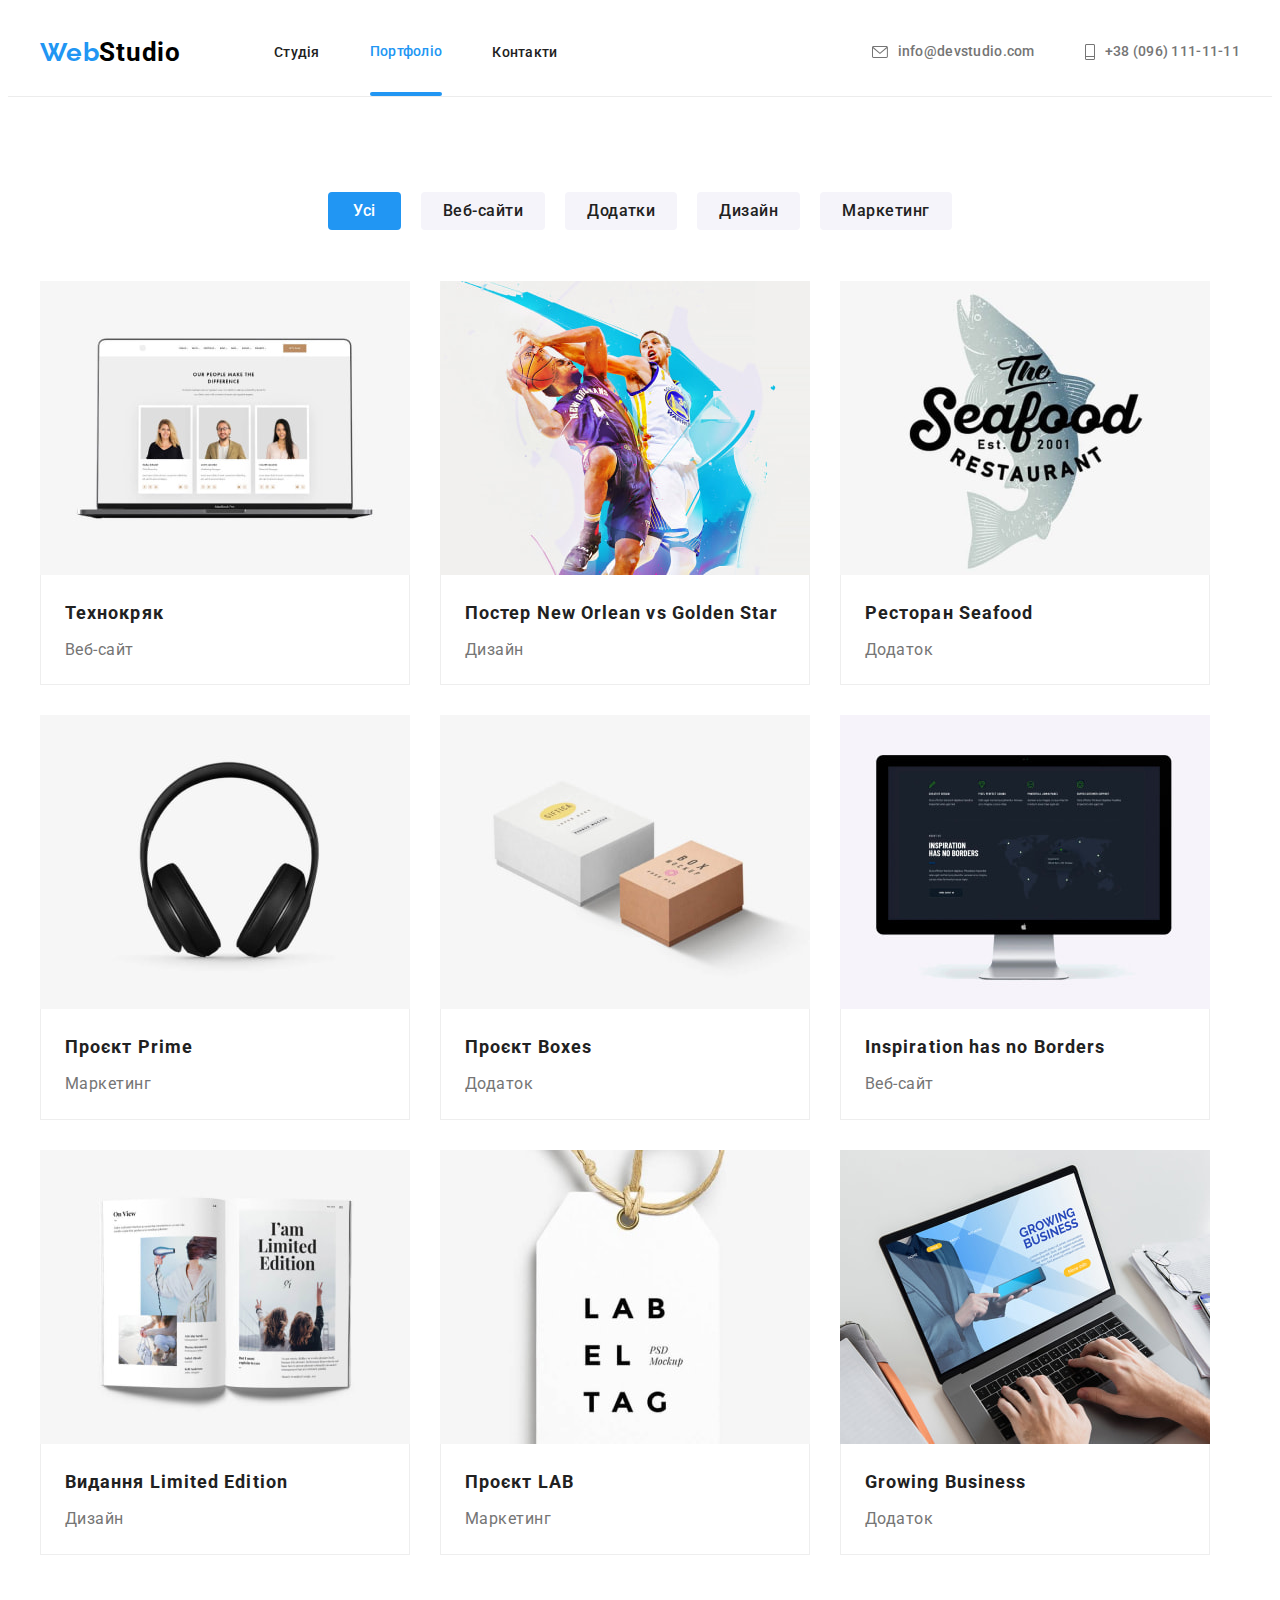
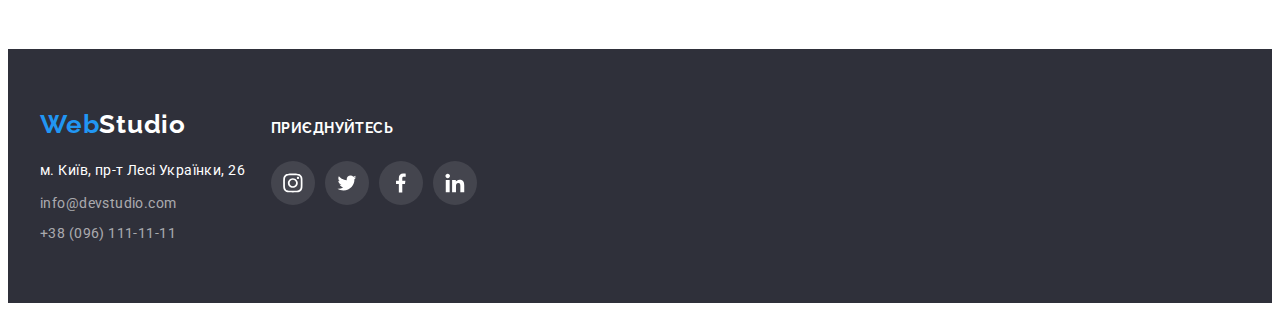
==== portfolio.html @ 8414dc39 "Initial commit" ====
<!DOCTYPE html>
<html lang="uk">
  <head>
    <meta charset="UTF-8" />
    <meta name="viewport" content="width=device-width, initial-scale=1.0" />
    <title>Portfolio</title>
    <!-- Fonts -->
    <link rel="preconnect" href="https://fonts.googleapis.com" />
    <link rel="preconnect" href="https://fonts.gstatic.com" crossorigin />

    <link
      href="https://fonts.googleapis.com/css2?family=Raleway:wght@700&family=Roboto:wght@400;500;700;900&display=swap"
      rel="stylesheet"
    />
    <!-- Modern normalize -->
    <link
      rel="stylesheet"
      href="https://cdnjs.cloudflare.com/ajax/libs/modern-normalize/2.0.0/modern-normalize.min.css"
      integrity="sha512-4xo8blKMVCiXpTaLzQSLSw3KFOVPWhm/TRtuPVc4WG6kUgjH6J03IBuG7JZPkcWMxJ5huwaBpOpnwYElP/m6wg=="
      crossorigin="anonymous"
      referrerpolicy="no-referrer"
    />
    
    <link rel="stylesheet" href="./css/styles.css" />

  </head>
  <body>
    <header class="header">
<div class="container header-container">
       <a class="portfolio-logo" href="./index.html"
          ><span class="logo-accent">Web</span>Studio</a
        >

      <nav class="navigation">
     
        <ul class="portfolio-links-list list">
          <li class="portfolio-nav-link">
            <a class="portfolio-header-link" href="./index.html">Студія</a></li>
          <li class="portfolio-nav-link">
            <a class="portfolio-header-link-accent" href="./portfolio.html"
              >Портфоліо</a
            >
          </li>
          <li class="portfolio-nav-link">
            <a class="portfolio-header-link " href="#">Контакти</a></li>
        </ul>
      </nav>

      <ul class="header-list-contact">
        <li  class="group-link">
    
          <a class="header-link-mail header-link " href="mailto:info@devstudio.com"
          target="_blank"
          rel="noopener no-referrer"
          aria-label="іконка mail">

<svg class="header-icon icon-group" width="16"  height="12">
  <use href="./images/sprite2.svg#icon-e-mail"></use>
</svg>
            info@devstudio.com</a>
   
        </li>


        <li class="group-link">
    
          <a class="header-link-phone header-link " href="tel:+380961111111"
          target="_blank"
          rel="noopener no-referrer"
          aria-label="іконка phone">
          <svg class="header-icon icon-group" width="10" height="16">
            <use href="./images/sprite2.svg#icon-smartphone"></use>
          </svg>
            +38 (096) 111-11-11</a>
     
        </li>
      </ul>
</div>
    </header>
    <!-- Main content -->
    <main>
      <section class="portfolio-section">
  <div class=" portfolio-container container">
        <!-- List filters -->
        <ul class="filters-list">
          <li class="filter-items">
            <button class="filters-items-button-accent" type="button" href="#"></a
            >Усі
          </li>
          <li class="filter-items">
            <button class="filters-items-button" type="button" href="#"></a>Веб-сайти
          </li>
          <li class="filter-items">
            <button class="filters-items-button" type="button" href="#"></a>Додатки
          </li>
          <li class="filter-items">
            <button class="filters-items-button" type="button" href="#"></a>Дизайн
          </li>
          <li class="filter-items">
            <button class="filters-items-button" type="button" href="#"></a>Маркетинг
          </li>
        </ul>
<!-- List items -->

        <ul class="portfolio-items-list list">
               <li class="portfolio-item">
            <a class="portfolio-item-link" href="#">
               <div class="description-blok">
            <img  class="portfoli-image"
             src="./images/portfolio/Технокряк.jpg" alt="Технокряк" />
              <div class="description">
                <p class="description-text">Ресурс пропонує комплексні пропозиції з різним рівнем функціоналу та сервісів. Все це дозволить відвідувачу отримати вичерпні відомості про компанію чи приватну особу.</p>
             </div>
             </div>
             <div class="portfolio-item-title">
            <h3 class="portfolio-product-name">Технокряк</h3>
            <p class="portfolio-product">Веб-сайт</p>
             </div>
          </a>
    
        </li>

        <li class="portfolio-item">
        <a class="portfolio-item-link" href="#">
              <div class="description-blok">
              <img class="portfoli-image"
              src="./images/portfolio/ПостерGoldenOrleanvsGoldenStar.jpg"
              alt="Постер New Orlean vs Golden Star" />
             <div class="description">
                <p class="description-text">Ресурс пропонує комплексні пропозиції з різним рівнем функціоналу та сервісів. Все це дозволить відвідувачу отримати вичерпні відомості про компанію чи приватну особу.</p>
             </div>
             </div>
          <div class="portfolio-item-title">
          <h3 class="portfolio-product-name">Постер New Orlean vs Golden Star</h3>
           <p class="portfolio-product">Дизайн</p>
           </div>
        </a>

        </li>

          <li class="portfolio-item">
          <a class="portfolio-item-link" href="#">
             <div class="description-blok">
            <img class="portfoli-image"
              src="./images/portfolio/РесторанSeafood.jpg"
              alt="Ресторан Seafood"/>
              <div class="description">
                <p class="description-text">Ресурс пропонує комплексні пропозиції з різним рівнем функціоналу та сервісів. Все це дозволить відвідувачу отримати вичерпні відомості про компанію чи приватну особу.</p>
             </div>
             </div>
              <div class="portfolio-item-title">
             <h3 class="portfolio-product-name">Ресторан Seafood</h3>
            <p class="portfolio-product">Додаток</p>
         </div>
          </a>
 
          </li>

          <li class="portfolio-item">
            <a class="portfolio-item-link" href="#">
              <div class="description-blok">
            <img class="portfoli-image"
            src="./images/portfolio/ПроектPrime.jpg" alt="Проєкт Prime" />
             <div class="description">
                <p class="description-text">Ресурс пропонує комплексні пропозиції з різним рівнем функціоналу та сервісів. Все це дозволить відвідувачу отримати вичерпні відомості про компанію чи приватну особу.</p>
             </div>
             </div>
           <div class="portfolio-item-title">
              <h3 class="portfolio-product-name">Проєкт Prime</h3>
            <p class="portfolio-product">Маркетинг</p>
           </div>
           </a>
    
          </li>
          
          <li class="portfolio-item">
    
            <a class="portfolio-item-link" href="#">
              <div class="description-blok">
            <img class="portfoli-image"
            src="./images/portfolio/ПроєктBoxes.jpg" alt="Проєкт Boxes" />
             <div class="description">
                <p class="description-text">Ресурс пропонує комплексні пропозиції з різним рівнем функціоналу та сервісів. Все це дозволить відвідувачу отримати вичерпні відомості про компанію чи приватну особу.</p>
             </div>
             </div>
            <div class="portfolio-item-title">
            <h3 class="portfolio-product-name">Проєкт Boxes</h3>
            <p class="portfolio-product">Додаток</p>
            </div>
          </a>
   
          </li>

          <li class="portfolio-item">
         
            <a class="portfolio-item-link" href="#">
              <div class="description-blok">
            <img class="portfoli-image"
              src="./images/portfolio/InspirationhasnoBorders.jpg"
              alt="Inspiration has no Borders"/>
              <div class="description">
                <p class="description-text">Ресурс пропонує комплексні пропозиції з різним рівнем функціоналу та сервісів. Все це дозволить відвідувачу отримати вичерпні відомості про компанію чи приватну особу.</p>
             </div>
             </div>
             <div class="portfolio-item-title">
            <h3 class="portfolio-product-name">Inspiration has no Borders</h3>
            <p class="portfolio-product">Веб-сайт</p>
            </div>
          </a>
    
          </li>
          <li class="portfolio-item">
   
            <a class="portfolio-item-link" href="#">
              <div class="description-blok">
            <img class="portfoli-image"
              src="./images/portfolio/ВиданняLimitedEdition.jpg"
              alt="Видання Limited Edition"/>
             <div class="description">
                <p class="description-text">Ресурс пропонує комплексні пропозиції з різним рівнем функціоналу та сервісів. Все це дозволить відвідувачу отримати вичерпні відомості про компанію чи приватну особу.</p>
             </div>
             </div>
             <div class="portfolio-item-title">
            <h3 class="portfolio-product-name">Видання Limited Edition</h3>
            <p class="portfolio-product">Дизайн</p>
            </div>
          </a>
    
          </li>

          <li class="portfolio-item">

            <a  class="portfolio-item-link" href="#">
              <div class="description-blok">
            <img class="portfoli-image" 
            src="./images/portfolio/ПроєктLAB.jpg" alt="Проєкт LAB"/>
            <div class="description">
                <p class="description-text">Ресурс пропонує комплексні пропозиції з різним рівнем функціоналу та сервісів. Все це дозволить відвідувачу отримати вичерпні відомості про компанію чи приватну особу.</p>
            </div>
            </div>
          <div class="portfolio-item-title">
          <h3 class="portfolio-product-name">Проєкт LAB</h3>
            <p class="portfolio-product">Маркетинг</p>
           </div>
           </a> 

        </li>

          <li class="portfolio-item">
   
            <a  class="portfolio-item-link"  href="#">
              <div class="description-blok">
            <img class="portfoli-image"
              src="./images/portfolio/GrowingBusiness.jpg"
              alt="Growing Business"/>
              <div class="description">
                <p class="description-text">Ресурс пропонує комплексні пропозиції з різним рівнем функціоналу та сервісів. Все це дозволить відвідувачу отримати вичерпні відомості про компанію чи приватну особу.</p>
             </div>
             </div>
            <div class="portfolio-item-title">
            <h3 class="portfolio-product-name">Growing Business</h3>
            <p class="portfolio-product">Додаток</p>
              </div>
            </a>
      
          </li>
            </ul>
          </div>
      </section>
    </main>

    <!-- Footer -->
    <footer class="footer-section">
      <div class=" footer-container container">
        <div class=" footer-conteiner">
      <a class="logo-footer" href="./index.html"
        ><span class="logo-footer-accent">Web</span>Studio</a
      >

      <address>
        <p class="footer-text">м. Київ, пр-т Лесі Українки, 26</p>
        <ul>
          <li class="footer-item">
            <a class="footer-link" href="mailto:info@devstudio.com"
              >info@devstudio.com</a
            >
          </li>
          <li class="footer-item">
            <a class="footer-link" href="tel:+380961111111"
              >+38 (096) 111-11-11</a
            >
          </li>
        </ul>
      </address>
      </div>

      <div class="footer-icons footer-blok ">
        <p class="footer-icon-link-title">ПРИЄДНУЙТЕСЬ</p>

  <ul class="footer-social-link-list list">
        <li class="footer-social-link-item">
        <a  class="footer-social-link"
        href=""
        target="_blank"
        rel="noopener no-referrer"
        aria-label="іконка instagram"> 
                    <svg class="footer-social-icon" width="20";
            height="20";>
          <use href="./images/sprite2.svg#icon-instagram"></use>
        </svg>
            </a>
        </li>

        <li class="footer-social-link-item">
                    <a  class="footer-social-link"
        href=""
        target="_blank"
        rel="noopener no-referrer"
        aria-label="іконка twitter">
           <svg class="footer-social-icon" width="20";
            height="20";
           >
          <use href="./images/sprite2.svg#icon-twitter"></use>
        </svg>
        </a>
        </li>

        <li class="footer-social-link-item">
            <a  class="footer-social-link"
        href=""
        target="_blank"
        rel="noopener no-referrer"
        aria-label="іконка facebook"
        >
          <svg class="footer-social-icon" width="20";
            height="20";>
          <use href="./images/sprite2.svg#icon-facebook"></use>
        </svg>
            </a>
        </li>

        <li class="footer-social-link-item">
            <a  class="footer-social-link"
        href=""
        target="_blank"
        rel="noopener no-referrer"
        aria-label="іконка linkedin"
        >
          <svg class="footer-social-icon" width="20";
            height="20";>
          <use href="./images/sprite2.svg#icon-linkedin"></use>
        </svg>
            </a>
        </li>
      </ul>
      </div>
      
      
</div>
    </footer>
    <script src="./js/modal.js"></script>
  </body>
</html>
---- css/styles.css ----
:root {
  --main-font: "Roboto", sans-serif;
  --secondary-font: "Raleway", sans-serif;
  --main-bg-color: #fff;
  --secondary-bg-color: #f5f4fa;
  --dark-bg-color: #2f303a;
  --main-text-color: #212121;
  --secondary-text-color: #757575;
  --accent-color: #2196f3;
}

body {
  font-family: var(--main-font);
  font-size: 14px;
  letter-spacing: 0.03em;
  line-height: 1.71;
  color: var(--main-text-color);
}

h1,
h2,
h3,
h4,
h5,
h6,
p {
  margin: 0;
}

.list {
  list-style: none;
  padding: 0;
  margin: 0;
}
img {
  display: block;
}

.container {
  /* outline: 1px solid red; */
  width: 1200px;

  padding-left: 15px;
  padding-right: 15px;

  margin-left: auto;
  margin-right: auto;
}

.section {
  padding-bottom: 94px;
}

/* Header */
.header {
  background-color: var(--main-bg-color);
  border-bottom: 1px solid #ececec;
}
ul {
  list-style-type: none;
  padding-left: 0;
  margin-top: 0;
  margin-bottom: 0;
}

.header-container {
  display: flex;
  align-items: center;
}

.logo {
  text-decoration: none;
  color: #000;
  font-family: var(--main-font);
  font-size: 26px;
  font-weight: 700;
  line-height: normal;
  letter-spacing: 0.78px;

  margin-right: 93px;
}

.logo-accent {
  color: var(--accent-color);
  font-family: var(--secondary-font);
  font-size: 26px;
  font-weight: 700;
  line-height: normal;
  letter-spacing: 0.78px;
}

.header-link-list {
  display: flex;
  align-items: center;
}
.nav-link {
  display: block;
  margin-right: 50px;
}

.nav-link:last-child {
  margin-right: 0;
}

.header-link-nav-accent {
  position: relative;
  color: var(--accent-color);

  display: block;
  padding-top: 32px;
  padding-bottom: 32px;
  text-decoration: none;
  font-family: var(--main-font);
  color: var(--accent-color);
  font-weight: 500;
  line-height: normal;
  letter-spacing: 0.28px;
  transition: color 250ms cubic-bezier(0.4, 0, 0.2, 1);
}

.header-link-nav {
  display: block;
  padding-top: 32px;
  padding-bottom: 32px;

  text-decoration: none;
  font-family: var(--main-font);
  color: var(--main-text-color);
  font-weight: 500;
  line-height: normal;
  letter-spacing: 0.28px;
  transition: color 250ms cubic-bezier(0.4, 0, 0.2, 1);
}
.header-link-nav-accent::after {
  content: "";
  display: block;
  width: 100%;
  border-radius: 2px;
  height: 4px;
  background-color: var(--accent-color);

  position: absolute;
  bottom: 0;
  left: 0;
}

.header-list-contact {
  margin-left: auto;
  display: flex;
  align-items: center;
  justify-content: center;
}
.group-link {
  margin-right: 50px;
}
.group-link:last-child {
  margin-right: 0;
}

.header-link-mail {
  text-decoration: none;

  font-family: var(--main-font);
  font-weight: 500;
  letter-spacing: 0.02em;
  color: var(--secondary-text-color);
}

.header-link-phone {
  text-decoration: none;

  font-family: var(--main-font);
  font-weight: 500;
  letter-spacing: 0.02em;
  color: var(--secondary-text-color);
}

.header-link-nav-accent:hover,
.header-link-nav-accent:focus {
  color: var(--accent-color);
}

.header-link-nav:hover,
.header-link-nav:focus {
  color: var(--accent-color);
}

.header-link-mail:hover,
.header-link-mail:focus {
  color: var(--accent-color);
}
.header-link-phone:hover,
.header-link-phone:focus {
  color: var(--accent-color);
}
/* Header icons */

.header-link {
  display: flex;
  align-items: center;
  color: var(--secondary-text-color);
  transition: color 250ms cubic-bezier(0.4, 0, 0.2, 1);
}

.header-icon {
  margin-right: 10px;
  fill: var(--secondary-text-color);
  transition: fill 250ms cubic-bezier(0.4, 0, 0.2, 1);
}
.header-link-mail:hover .header-icon,
.header-link-mail:focus .header-icon {
  fill: var(--accent-color);
}
.header-link-phone:hover .header-icon,
.header-link-phone:focus .header-icon {
  fill: var(--accent-color);
}

/* Hero */
.hero-section {
  max-width: 1600px;
  margin-left: auto;
  margin-right: auto;
  background-image: url(../images/Hero/Img\ Overlay.png),
    url(../images/Hero/bg-hero.jpg);

  background-color: var(--dark-bg-color);
  padding-top: 200px;
  padding-bottom: 200px;
}

.hero-title {
  width: 650px;
  margin-left: auto;
  margin-right: auto;
  font-weight: 900;
  font-size: 44px;
  line-height: 1.36364;
  letter-spacing: 0.06em;
  text-transform: uppercase;
  text-align: center;

  color: #fff;
  text-align: center;
  font-family: var(--main-font);

  margin-bottom: 30px;
}
.hero-button {
  margin: 0 auto;
  display: block;
  text-align: center;
  width: 216px;
  height: 50px;
  border-radius: 4px;
  background: var(--accent-color);
  color: #fff;
  box-shadow: 0px 4px 4px 0px rgba(0, 0, 0, 0.15);
  transition: background 250ms cubic-bezier(0.4, 0, 0.2, 1);
}
.hero-button:hover,
.hero-button:focus {
  box-shadow: 0 4px 4px 0 rgba(0, 0, 0, 0.15);
  color: #fff;
  background-color: #1875c1;
}

/* Modal button */
.backdrop {
  z-index: 2;

  position: fixed;
  top: 0;
  left: 0;
  width: 100%;
  height: 100%;
  background: rgba(0, 0, 0, 0.2);

  transition: visibility 250ms cubic-bezier(0.4, 0, 0.2, 1),
    opacity 250ms cubic-bezier(0.4, 0, 0.2, 1);
}
.backdrop.is-hidden {
  opacity: 0;
  visibility: hidden;
  pointer-events: none;
}

/* ===============+++++++++++++ */

.backdrop.is-hidden .modal-wrapper {
  transform: translate(-50%, -50%) scale(0.2);
}

/* ++++++++++++++++++++++++ */
.modal-wrapper {
  position: absolute;
  top: 50%;
  left: 50%;
  /* transform: translate(-50%, -50%); */
  border-radius: 4px;
  width: 528px;
  height: 581px;
  box-shadow: 0 2px 1px 0 rgba(0, 0, 0, 0.2), 0 1px 1px 0 rgba(0, 0, 0, 0.14),
    0 1px 3px 0 rgba(0, 0, 0, 0.12);
  background: #fff;

  transform: translate(-50%, -50%) scale(1);

  transition: 250ms cubic-bezier(0.4, 0, 0.2, 1);
}
.modal-wrapper.is-hidden {
  transition: transform 300ms ease-in-out 200ms, opacity 300ms ease-in-out 200ms;
}

.modal-btn {
  position: absolute;
  top: 8px;
  right: 8px;
  border-radius: 50%;

  background-color: #fff;
  border: 1px solid rgba(203, 195, 195, 0.5);
  display: flex;
  align-items: center;
  justify-content: center;
  padding: 0;

  width: 30px;
  height: 30px;
}
.modal-icon {
  fill: #000;
}

/* Our activity */

.our-activity-section {
  background: var(--main-bg-color);
  padding-top: 94px;
}
/* Our activity social icons */
.our-activity-icon-list {
  display: flex;
  align-content: center;
  justify-content: center;
  width: 1170px;
}
.our-activity-icon {
  display: flex;
  align-items: center;
  justify-content: center;
  border-radius: 4px;
  width: 270px;
  height: 120px;
  background: #f5f4fa;
  margin-bottom: 30px;

  fill: #212121;
}
/* ================== */
.our-activity-list {
  display: flex;
}

.our-activity-items:not(:last-child) {
  margin-right: 30px;
}

.detail-list-item {
  width: 270px;
  height: 16px;
  font-weight: 700;
  font-size: 14px;
  line-height: normal;
  letter-spacing: 0.42px;
  text-transform: uppercase;

  margin-bottom: 10px;
}
.detail-text {
  font-size: 14px;
  line-height: 1.71;
  width: 270px;
  height: 72px;
  flex-shrink: 0;

  color: var(--secondary-text-color);
  letter-spacing: 0.42px;
}
.punctuality-list-item {
  width: 270px;
  height: 16px;
  font-size: 14px;
  font-weight: 700;
  line-height: normal;
  letter-spacing: 0.42px;
  text-transform: uppercase;

  margin-bottom: 10px;
}
.punctuality-text {
  font-size: 14px;
  line-height: 1.71;
  width: 270px;
  height: 48px;
  flex-shrink: 0;

  color: var(--secondary-text-color);
  letter-spacing: 0.42px;
}
.diligence-list-item {
  width: 270px;
  height: 16px;
  font-size: 14px;
  font-weight: 700;
  line-height: normal;
  letter-spacing: 0.42px;
  text-transform: uppercase;

  margin-bottom: 10px;
}
.diligence-text {
  font-size: 14px;
  line-height: 1.71;
  width: 270px;
  height: 48px;
  flex-shrink: 0;

  color: var(--secondary-text-color);
  letter-spacing: 0.42px;
}
.technologie-list-item {
  font-size: 14px;
  width: 270px;
  height: 16px;
  font-weight: 700;
  line-height: normal;
  letter-spacing: 0.42px;
  text-transform: uppercase;

  margin-bottom: 10px;
}
.technologies-text {
  font-size: 14px;
  line-height: 1.71;
  width: 270px;
  height: 72px;

  color: var(--secondary-text-color);
  letter-spacing: 0.42px;
}
.our-activity-title {
  font-family: var(--main-font);
  text-align: center;

  color: var(--main-text-color);
  font-size: 36px;
  font-weight: 700;
  line-height: normal;
  letter-spacing: 1.08px;

  margin-bottom: 50px;
}

/* Activity images */
.activity-images {
  display: flex;
  justify-content: center;
}
.img-box-activity {
  z-index: 1;
  position: relative;

  margin-right: 30px;
}

.img-box-activity:last-child {
  margin-right: 0px;
}
.our-activity-label {
  z-index: 1;

  position: absolute;
  bottom: 0;
  left: 0;
  display: flex;
  text-align: center;
  align-items: center;
  justify-content: center;

  font-family: var(--main-font);
  font-weight: 700;

  text-transform: uppercase;
  text-align: center;
  color: #fff;

  width: 370px;
  height: 70px;
  background: rgba(47, 48, 58, 0.8);
}

/* Our team */
.our-team-section {
  padding-top: 94px;
}

.team-name {
  margin-bottom: 10px;
}
.team-proffesion {
  margin-bottom: 16px;
}
.our-team-title {
  text-align: center;
  font-size: 36px;
  font-weight: 700;
  line-height: normal;
  letter-spacing: 1.08px;

  margin-bottom: 50px;
}
.our-team-list {
  display: flex;

  justify-content: center;
}
.team-members {
  border-radius: 0 0 4px 4px;
  width: 270px;

  box-shadow: 0 2px 1px 0 rgba(0, 0, 0, 0.2), 0 1px 1px 0 rgba(0, 0, 0, 0.14),
    0 1px 3px 0 rgba(0, 0, 0, 0.12);
  background: #fff;

  margin-right: 30px;
}
.team-members-info {
  padding-bottom: 30px;
  padding-top: 30px;
}
.team-members:last-child {
  margin-right: 0;
}

.our-team-section {
  background: var(--secondary-bg-color);
}
.product-designer-name {
  color: var(--main-text-color);
  text-align: center;
  font-size: 16px;
  font-weight: 500;
  line-height: normal;
  letter-spacing: 0.48px;
}
.product-designer-profession {
  color: var(--secondary-text-color);
  text-align: center;
  font-size: 16px;
  line-height: normal;
  letter-spacing: 0.48px;
}
.frontend-developer-name {
  text-align: center;
  font-size: 16px;
  font-weight: 500;
  line-height: normal;
  letter-spacing: 0.48px;
}
.frontend-developer-profession {
  color: var(--secondary-text-color);
  text-align: center;
  font-size: 16px;
  line-height: normal;
  letter-spacing: 0.48px;
}
.marketing-name {
  text-align: center;
  font-size: 16px;
  font-weight: 500;
  line-height: normal;
  letter-spacing: 0.48px;
}
.marketing-profession {
  color: var(--secondary-text-color);
  text-align: center;
  font-size: 16px;
  line-height: normal;
  letter-spacing: 0.48px;
}

.ul-designer-name {
  text-align: center;
  font-size: 16px;
  font-weight: 500;
  line-height: normal;
  letter-spacing: 0.48px;
}
.ul-designer-profession {
  color: var(--secondary-text-color);
  text-align: center;

  font-size: 16px;
  line-height: normal;
  letter-spacing: 0.48px;
}
/* social links */
.team-social-link-list {
  display: flex;
  justify-content: center;

  width: 206px;

  margin-top: 16px;
  margin-left: auto;
  margin-right: auto;
}

.team-social-link-item {
  text-align: center;

  margin-right: 10px;
}
.team-social-link-item:last-child {
  margin-right: 0;
}
.social-link {
  display: flex;
  justify-content: center;
  align-items: center;
  width: 44px;
  height: 44px;
  border-radius: 50%;

  transition: background 250ms cubic-bezier(0.4, 0, 0.2, 1);
}

.social-link:hover,
.social-link:focus {
  background-color: var(--accent-color);
}

.team-members-icon {
  fill: #afb1b8;
  transition: fill 250ms cubic-bezier(0.4, 0, 0.2, 1);
}

.social-link:hover .team-members-icon,
.social-link:focus .team-members-icon {
  fill: #fff;
}

/* Regular customers  */
.regular-customers-section {
  padding-top: 94px;
  padding-bottom: 94px;
}

.regular-customers-icon-list {
  display: flex;

  width: 1170px;

  margin-left: auto;
  margin-right: auto;
  margin-top: 50px;
}
.regular-customers-item {
  width: 170px;
  height: 92px;

  margin-right: 30px;
}

.regular-customers-item:last-child {
  margin-right: 0;
}

.regular-costumers-icon {
  align-items: center;
  fill: #afb1b8;
  transition: fill 250ms cubic-bezier(0.4, 0, 0.2, 1);
}

.regular-costumers-icon-link {
  display: flex;
  align-items: center;
  justify-content: center;
  width: 100%;
  height: 100%;
  border: 1px solid var(--secondary-text-color);
  border-radius: 4px;
  transition: border 250ms cubic-bezier(0.4, 0, 0.2, 1);
}

.regular-costumers-icon-link:hover .regular-costumers-icon,
.regular-costumers-icon-link:focus .regular-costumers-icon {
  border: 1px solid var(--accent-color);
  border-radius: 4px;
  fill: var(--accent-color);
}
.regular-costumers-icon-link:hover,
.regular-costumers-icon-link:focus {
  border: 1px solid var(--accent-color);
  border-radius: 4px;
}

.regular-customers-titel {
  font-family: var(--main-font);
  font-weight: 700;
  font-size: 36px;
  letter-spacing: 0.03em;
  text-align: center;
  color: var(--main-text-color);
}
/* Footer */

.footer-section {
  padding-top: 60px;
  padding-bottom: 60px;

  background: var(--dark-bg-color);
}
.footer-container {
  display: flex;
  align-items: baseline;
}
.footer-main-container {
  margin-right: 70px;
}

.logo-footer {
  display: block;
  text-decoration: none;
  color: #fff;
  font-family: Raleway;
  font-size: 26px;
  font-weight: 700;
  line-height: normal;
  letter-spacing: 0.78px;

  margin-bottom: 20px;
}
.logo-footer-accent {
  color: var(--accent-color);
  font-family: var(--secondary-font);
  font-size: 26px;
  font-weight: 700;
  line-height: normal;
  letter-spacing: 0.78px;
}
.footer-text {
  font-style: normal;
  color: #fff;

  letter-spacing: 0.42px;

  margin-bottom: 9px;
}

.footer-contacts {
  text-align: left;
}
.footer-item {
  margin-bottom: 9px;
}
.footer-item:last-child {
  margin-bottom: 0;
}
.footer-link {
  display: block;
  justify-content: left;
  font-style: normal;
  text-decoration: none;
  width: 231px;
  height: 21px;
  flex-shrink: 0;
  color: rgba(255, 255, 255, 0.6);
  letter-spacing: 0.42px;

  transition: color 250ms cubic-bezier(0.4, 0, 0.2, 1);
}

.footer-link:hover,
.footer-link:focus {
  color: var(--accent-color);
}

/* Footer icons */

.footer-icon-link-title {
  font-family: var(--secondary-font);
  font-weight: 700;
  font-size: 14px;
  letter-spacing: 0.03em;
  text-transform: uppercase;
  color: #fff;

  margin-bottom: 20px;
}
.footer-social-link-list {
  display: flex;
  align-items: baseline;
}
.footer-social-link-item {
  margin-right: 10px;
}
.footer-social-link-item:last-child {
  margin-right: 0;
}

.footer-social-link {
  display: flex;
  justify-content: center;
  align-items: center;
  width: 44px;
  height: 44px;
  background-color: rgba(255, 255, 255, 0.1);
  border-radius: 50%;

  transition: background 250ms cubic-bezier(0.4, 0, 0.2, 1);
}
.footer-social-link:hover,
.footer-social-link:focus {
  background-color: var(--accent-color);
}

.footer-social-icon {
  fill: white;
}

/* portfolio */
.portfolio-header-container {
  width: 1200px;
  display: flex;
  align-items: center;
}

.portfolio-logo {
  text-decoration: none;
  color: #000;
  font-family: var(--main-font);
  font-size: 26px;
  font-weight: 700;
  line-height: normal;
  letter-spacing: 0.78px;

  margin-right: 93px;
}
.portfolio-links-list {
  display: flex;
  align-items: center;
}
.portfolio-nav-link {
  margin-right: 50px;
}
.portfolio-nav-link:last-child {
  margin-right: 0;
}
.portfolio-header-link {
  display: block;
  padding-top: 32px;
  padding-bottom: 32px;

  text-decoration: none;
  font-family: var(--main-font);
  color: var(--main-text-color);
  font-weight: 500;
  line-height: normal;
  letter-spacing: 0.28px;

  transition: color 250ms cubic-bezier(0.4, 0, 0.2, 1);
}

.portfolio-header-link:hover,
.portfolio-header-link:focus {
  color: var(--accent-color);
}

.portfolio-header-link-accent {
  position: relative;
  color: var(--accent-color);

  display: block;
  padding-top: 32px;
  padding-bottom: 32px;
  text-decoration: none;
  font-family: var(--main-font);
  font-weight: 500;
  font-size: 14px;
  letter-spacing: 0.02em;
  color: var(--accent-color);
}
.portfolio-header-link-accent::after {
  content: "";
  display: block;
  width: 100%;
  border-radius: 2px;
  height: 4px;
  background-color: var(--accent-color);

  position: absolute;
  bottom: 0;
  left: 0;
}

/* Portfolio section */
.portfolio-section {
  padding-top: 94px;
  padding-bottom: 94px;
}

/* filter section */
.filters-list {
  display: flex;
  justify-content: center;
  margin-bottom: 50px;
}
.filter-items {
  margin-right: 8px;
  padding-top: 1px;
  padding-left: 6px;
  padding-right: 6px;
  padding-bottom: 1px;
}
.filter-items:last-child {
  margin-right: 0;
}
.filters-items-button {
  font-family: var(--main-font);
  font-weight: 500;
  font-size: 16px;
  line-height: 1.6;
  letter-spacing: 0.03em;
  text-align: center;
  color: var(--main-text-color);
  background: var(--secondary-bg-color);
  border-radius: 4px;
  border: none;
  padding-top: 6px;
  padding-bottom: 6px;
  padding-right: 22px;
  padding-left: 22px;

  transition: 2250ms cubic-bezier(0.4, 0, 0.2, 1);
}

.filters-items-button:hover,
.filters-items-button:focus {
  background: var(--accent-color);
  color: #fff;

  box-shadow: 0 2px 2px 0 rgba(0, 0, 0, 0.12), 0 1px 2px 0 rgba(0, 0, 0, 0.08),
    0 3px 1px 0 rgba(0, 0, 0, 0.1);
}

.filters-items-button-accent {
  font-family: var(--main-font);
  font-weight: 500;
  font-size: 16px;
  line-height: 1.6;
  letter-spacing: 0.03em;
  text-align: center;
  color: var(--main-text-color);
  border-radius: 4px;
  border: none;
  background: var(--accent-color);
  color: #fff;

  padding-top: 6px;
  padding-bottom: 6px;
  padding-right: 25px;
  padding-left: 25px;

  transition: 250ms cubic-bezier(0.4, 0, 0.2, 1);
}
.filters-items-button-accent:hover,
.filters-items-button-accent:focus {
  background: var(--accent-color);
  color: #fff;

  box-shadow: 0 2px 2px 0 rgba(0, 0, 0, 0.12), 0 1px 2px 0 rgba(0, 0, 0, 0.08),
    0 3px 1px 0 rgba(0, 0, 0, 0.1);
}
/* Portfolio items */

.portfolio-container {
  box-sizing: content-box;
}

.portfolio-items-list {
  display: flex;
  flex-wrap: wrap;
}
.portfolio-item {
  position: relative;
  width: 370px;
  margin-right: 30px;
  margin-bottom: 30px;
}

.portfolio-item:nth-last-child(3n + 1) {
  margin-right: 0;
}

.portfolio-item:nth-last-child(-n + 3) {
  margin-bottom: 0;
}

.portfolio-item-link:hover {
  display: block;
  box-shadow: 1px 4px 6px 0 rgba(0, 0, 0, 0.16), 0 4px 4px 0 rgba(0, 0, 0, 0.06),
    0 1px 1px 0 rgba(0, 0, 0, 0.12);
  background: #fff;
}
.portfolio-item-link:focus {
  display: block;
  box-shadow: 1px 4px 6px 0 rgba(0, 0, 0, 0.16), 0 4px 4px 0 rgba(0, 0, 0, 0.06),
    0 1px 1px 0 rgba(0, 0, 0, 0.12);
  background: #fff;
}

.portfolio-item-link {
  display: block;
  text-decoration: none;

  transition: box-shadow 250ms cubic-bezier(0.4, 0, 0.2, 1);
}

.portfolio-item-title {
  border-left: 1px solid #eee;
  border-right: 1px solid #eee;
  border-bottom: 1px solid #eee;
  padding-left: 24px;
  padding-right: 24px;
  padding-top: 20px;
  padding-bottom: 20px;
}

.portfolio-product-name {
  text-decoration: none;
  font-weight: 700;
  font-size: 18px;
  line-height: 2;
  letter-spacing: 0.06em;
  color: var(--main-text-color);

  margin-bottom: 4px;
}
.portfolio-product {
  text-decoration: none;
  font-size: 16px;
  line-height: 1.87;
  letter-spacing: 0.03em;
  color: var(--secondary-text-color);
}

/* PORTFOLIO ANIMATION */
.description-blok {
  position: relative;
  overflow: hidden;
}
.description {
  position: absolute;
  width: 100%;
  height: 100%;
  bottom: 0;
  left: 0;
  display: block;
  color: var(--logo-whitecolor);
  background-color: #2196f3e5;
  padding-left: 24px;
  padding-top: 63px;
  padding-right: 24px;
  padding-bottom: 63px;
  font-size: 18px;
  font-weight: 400;
  line-height: 1.6;
  letter-spacing: 0.03em;
  text-align: left;
  transform: translateY(100%);
  transition-duration: 250ms;
  transition-timing-function: cubic-bezier(0.4, 0, 0.2, 1);
  transition-property: rgba(33, 150, 243, 0.9);
}

.description-text {
  font-family: "Roboto", sans-serif;
  font-weight: 400;
  font-size: 18px;
  line-height: 1.55556;
  letter-spacing: 0.03em;
  color: #fff;

  width: 322px;
  height: 168px;
  background-color: rgba(33, 150, 243, 0.9);
}
.portfolio-item-link:hover .description,
.portfolio-item-link:focus .description {
  transform: translateY(0);
  opacity: 1;
  visibility: 1;
}
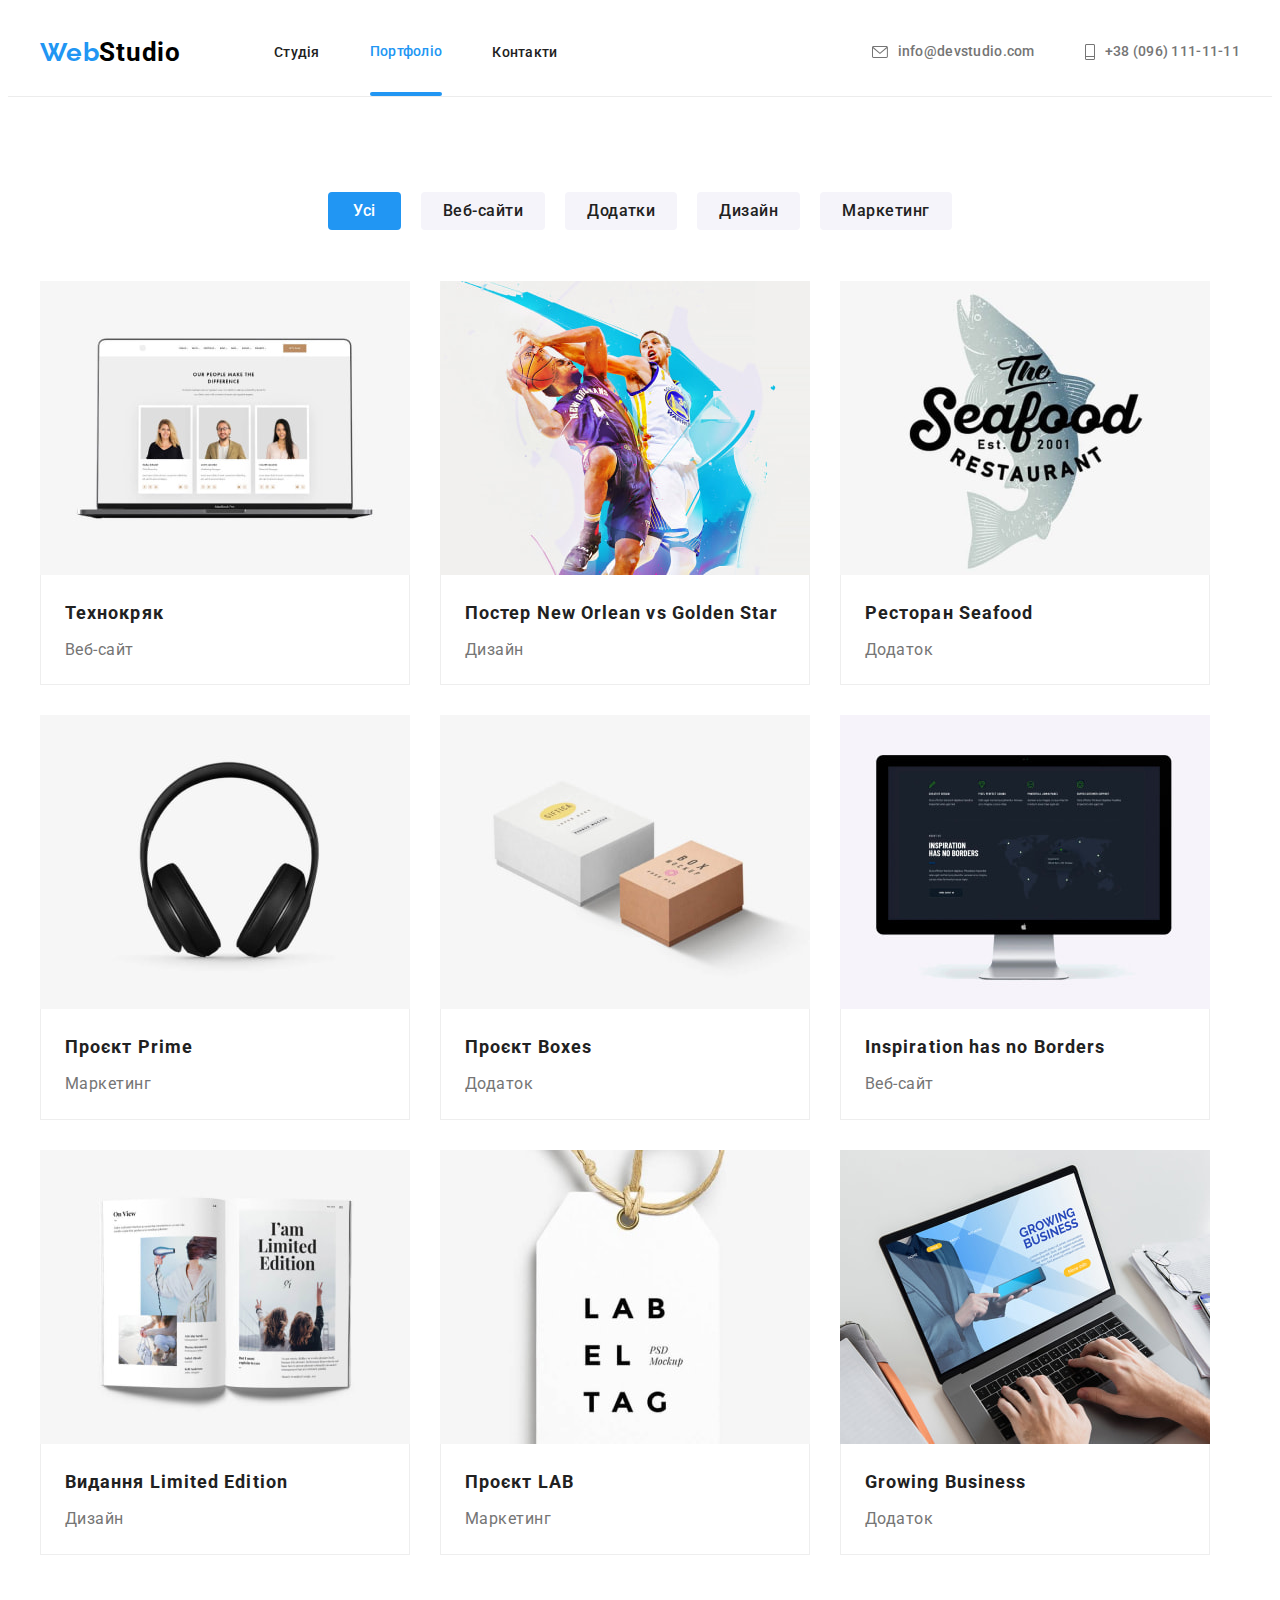
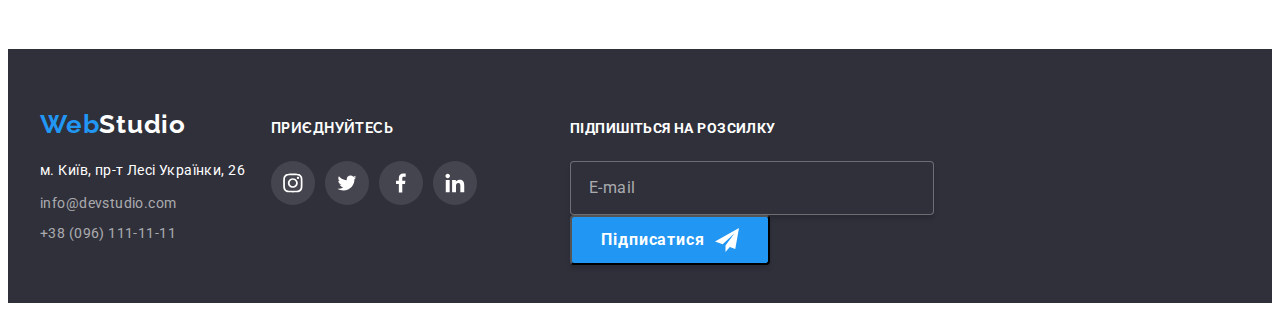
==== commit 226d6757: "Update css and html" ====
--- a/portfolio.html
+++ b/portfolio.html
@@ -294,6 +294,7 @@
       </address>
       </div>
 
+<!-- Footer-icons -->
       <div class="footer-icons footer-blok ">
         <p class="footer-icon-link-title">ПРИЄДНУЙТЕСЬ</p>
 
@@ -354,6 +355,23 @@
         </li>
       </ul>
       </div>
+
+        <!-- Footer form -->
+                    <div class="footer-form footer-blok">
+<h2 class="footer-form-titel">Підпишіться на розсилку</h2>
+<form class="footer-form" name="footer-form">
+<label for="email">
+<input class="mail-input" type="email" name="email" placeholder="E-mail" >
+</label>
+<button class="footer-form-btn" type="submit"> <p class="footer-btn-title">Підписатися</p> 
+
+<svg width="24" height="24" viewBox="0 0 24 24" fill="none" xmlns="http://www.w3.org/2000/svg">
+      <path d="M24 0L0 13.5L7.66994 16.3407L19.5 5.25002L10.5017 17.3896L10.509 17.3923L10.5 17.3896V24.0001L14.8013 18.982L20.2501 21.0001L24 0Z" fill="white" />
+    </svg>
+
+</button>
+</form>
+          </div>
       
       
 </div>
--- a/css/styles.css
+++ b/css/styles.css
@@ -331,6 +331,129 @@
 .modal-icon {
   fill: #000;
 }
+/* Hero form */
+.hero-input-blok {
+  display: flex;
+  flex-direction: column;
+  align-items: center;
+  margin-right: auto;
+  margin-left: auto;
+  width: 448px;
+  height: 100%;
+}
+
+.hero-form-titel {
+  display: block;
+  width: 448px;
+  height: 23px;
+
+  text-align: center;
+  font-family: "Roboto", sans-serif;
+  font-weight: 700;
+  font-size: 20px;
+  letter-spacing: 0.03em;
+  text-align: center;
+  color: #212121;
+  margin-bottom: 12px;
+  margin-top: 40px;
+  margin-right: auto;
+  margin-left: auto;
+}
+
+.hero-label {
+  width: 448px;
+  height: 58px;
+  margin-bottom: 10px;
+}
+
+.hero-input {
+  border: 1px solid rgba(33, 33, 33, 0.2);
+  border-radius: 4px;
+  width: 448px;
+  height: 40px;
+}
+
+.textarea-label {
+  width: 448px;
+  height: 138px;
+
+  margin-bottom: 20px;
+}
+
+.hero-coment {
+  width: 448px;
+  height: 120px;
+  border: 1px solid rgba(33, 33, 33, 0.2);
+  border-radius: 4px;
+}
+.hero-checkbox-blok {
+  position: relative;
+  display: flex;
+  align-items: center;
+  justify-content: center;
+  margin-right: auto;
+  margin-left: auto;
+  width: 425px;
+  height: 24px;
+
+  margin-bottom: 30px;
+}
+.icon-checkbox-rectangle {
+  position: absolute;
+  bottom: 124px;
+  left: 50px;
+  width: 15px;
+  height: 16px;
+  fill: var(--accent-color);
+}
+.icon-checkbox-checkmark {
+  position: absolute;
+  bottom: 127px;
+  left: 52px;
+  width: 13px;
+  height: 10px;
+  fill: white;
+}
+
+.hero-checkbox-titel {
+  display: flex;
+  align-items: center;
+  justify-content: center;
+  margin-left: 8px;
+
+  font-family: "Roboto", sans-serif;
+  font-weight: 400;
+  font-size: 14px;
+  line-height: 1.71429;
+  letter-spacing: 0.03em;
+  color: #757575;
+}
+
+.hero-checkbox-accent {
+  text-decoration: underline;
+  text-decoration-skip-ink: none;
+  color: var(--accent-color);
+  margin-left: 7px;
+}
+.hero-form-button {
+  display: flex;
+  align-items: center;
+  justify-content: center;
+  margin-right: auto;
+  margin-left: auto;
+  border-radius: 4px;
+  width: 200px;
+  height: 50px;
+  color: white;
+  box-shadow: 0 4px 4px 0 rgba(0, 0, 0, 0.15);
+  background: var(--accent-color);
+  margin-bottom: 40px;
+  transition: background 250ms cubic-bezier(0.4, 0, 0.2, 1);
+}
+.hero-form-button:hover,
+.hero-form-button:focus {
+  background: #188ce8;
+}
 
 /* Our activity */
 
@@ -788,6 +911,9 @@
 }
 
 /* Footer icons */
+.footer-icons {
+  margin-right: 93px;
+}
 
 .footer-icon-link-title {
   font-family: var(--secondary-font);
@@ -828,6 +954,68 @@
 
 .footer-social-icon {
   fill: white;
+}
+
+/* Footer form */
+.footer-form {
+  display: flex;
+  flex-wrap: wrap;
+
+  width: 570px;
+  height: 86px;
+}
+.mail-input {
+  border: 1px solid rgba(255, 255, 255, 0.3);
+  border-radius: 4px;
+  width: 358px;
+  height: 50px;
+
+  box-shadow: 0 4px 4px 0 rgba(0, 0, 0, 0.15);
+  background: var(--dark-bg-color);
+  margin-right: 12px;
+}
+
+.footer-form-titel {
+  font-family: "Roboto", sans-serif;
+  font-weight: 700;
+  font-size: 14px;
+  letter-spacing: 0.03em;
+  text-transform: uppercase;
+  color: #fff;
+
+  margin-bottom: 20px;
+}
+.mail-input::placeholder {
+  font-family: "Roboto", sans-serif;
+  font-weight: 400;
+  font-size: 16px;
+  line-height: 1.25;
+  letter-spacing: 0.03em;
+  color: rgba(255, 255, 255, 0.6);
+
+  padding-left: 16px;
+}
+.footer-form-btn {
+  display: flex;
+  align-items: center;
+  justify-content: center;
+
+  border-radius: 4px;
+  width: 200px;
+  height: 50px;
+  box-shadow: 0 4px 4px 0 rgba(0, 0, 0, 0.15);
+  background: var(--accent-color);
+}
+.footer-btn-title {
+  font-family: "Roboto", sans-serif;
+  font-weight: 700;
+  font-size: 16px;
+  line-height: 1.875;
+  letter-spacing: 0.06em;
+  text-align: center;
+  color: #fff;
+
+  margin-right: 10px;
 }
 
 /* portfolio */
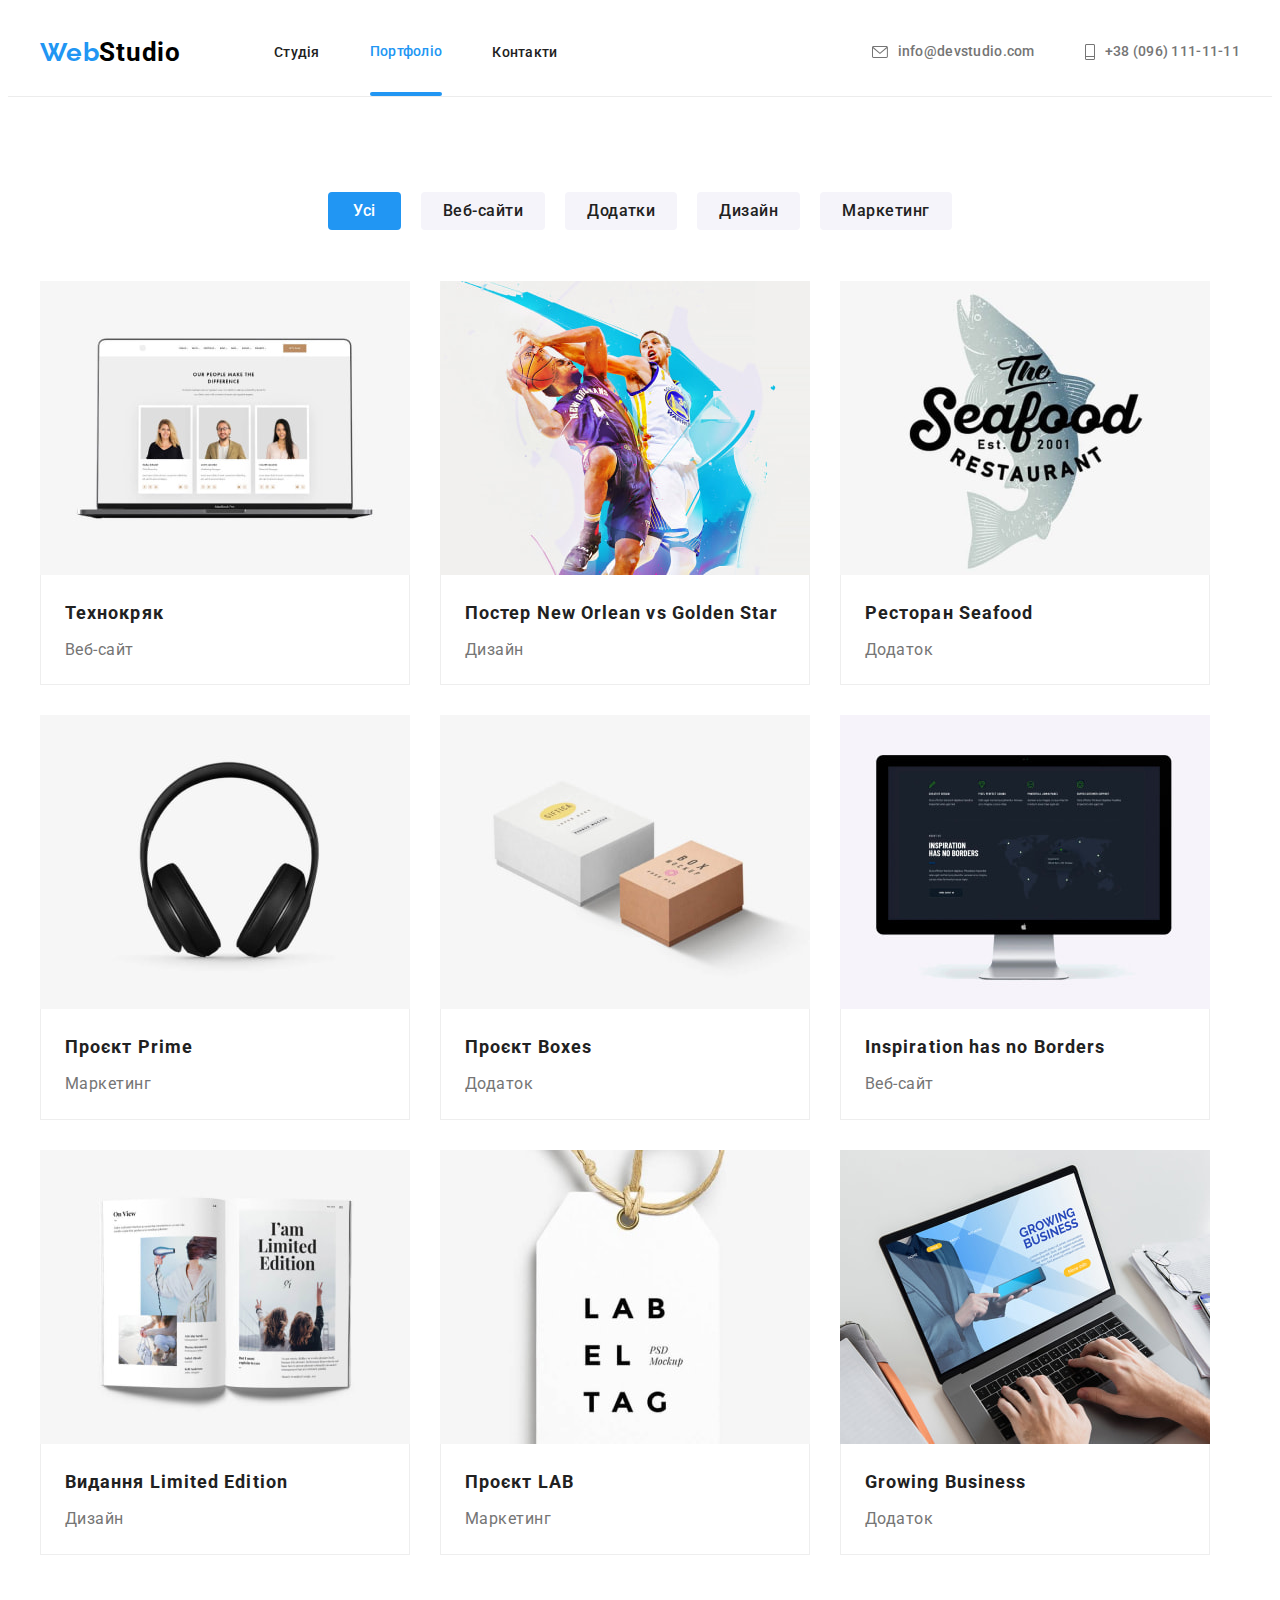
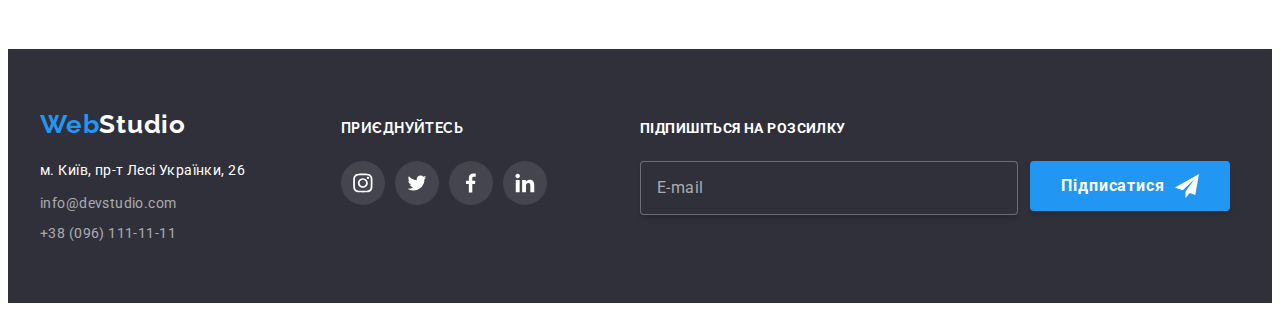
==== commit 1b11156d: "Update css an studio.htm form checkbox l,portfolio.html" ====
--- a/portfolio.html
+++ b/portfolio.html
@@ -272,7 +272,7 @@
     <!-- Footer -->
     <footer class="footer-section">
       <div class=" footer-container container">
-        <div class=" footer-conteiner">
+        <div class="footer-main-container footer-blok"">
       <a class="logo-footer" href="./index.html"
         ><span class="logo-footer-accent">Web</span>Studio</a
       >
--- a/css/styles.css
+++ b/css/styles.css
@@ -299,7 +299,7 @@
   /* transform: translate(-50%, -50%); */
   border-radius: 4px;
   width: 528px;
-  height: 581px;
+
   box-shadow: 0 2px 1px 0 rgba(0, 0, 0, 0.2), 0 1px 1px 0 rgba(0, 0, 0, 0.14),
     0 1px 3px 0 rgba(0, 0, 0, 0.12);
   background: #fff;
@@ -329,130 +329,224 @@
   height: 30px;
 }
 .modal-icon {
+  position: absolute;
+  top: 8px;
+  right: 8px;
   fill: #000;
 }
+/* .modal-btn:hover,
+.modal-btn:focus {
+  border-color: var(--accent-color);
+} */
+.modal-btn:hover path {
+  fill: var(--accent-color);
+}
+path {
+  transition: fill 250ms cubic-bezier(0.4, 0, 0.2, 1);
+}
+
 /* Hero form */
-.hero-input-blok {
-  display: flex;
-  flex-direction: column;
-  align-items: center;
+
+.modal-form {
   margin-right: auto;
   margin-left: auto;
+  padding-top: 40px;
+  padding-left: 40px;
+  padding-right: 40px;
+  padding-bottom: 40px;
+  border-radius: 4px;
+  width: 528px;
+
+  box-shadow: 0 2px 1px 0 rgba(0, 0, 0, 0.2), 0 1px 1px 0 rgba(0, 0, 0, 0.14),
+    0 1px 3px 0 rgba(0, 0, 0, 0.12);
+  background: #fff;
+}
+.hero-form-titel {
   width: 448px;
-  height: 100%;
-}
-
-.hero-form-titel {
-  display: block;
-  width: 448px;
-  height: 23px;
-
-  text-align: center;
+  margin-right: auto;
+  margin-left: auto;
+  margin-bottom: 12px;
+
   font-family: "Roboto", sans-serif;
   font-weight: 700;
   font-size: 20px;
   letter-spacing: 0.03em;
   text-align: center;
   color: #212121;
-  margin-bottom: 12px;
-  margin-top: 40px;
+}
+.hero-label {
+  font-family: "Roboto", sans-serif;
+  font-weight: 400;
+  font-size: 12px;
+  letter-spacing: 0.01em;
+  color: #757575;
+}
+
+/* ===================== */
+
+.hero-input-blok {
+  position: relative;
+  /* outline: 1px solid tomato; */
+  /* display: flex;
+  flex-direction: column; */
+  margin-bottom: 10px;
+  width: 448px;
+  height: 58px;
+}
+
+.hero-input {
+  width: 100%;
+  padding: 11px 0;
+  padding-left: 42px;
+
+  border: 1px solid rgba(33, 33, 33, 0.2);
+  border-radius: 4px;
+}
+.hero-input:hover + .hero-icon,
+.hero-input:focus + .hero-icon {
+  fill: var(--accent-color);
+}
+.hero-input:hover {
+  border-color: var(--accent-color);
+}
+
+.hero-icon {
+  position: absolute;
+  top: 34px;
+  left: 12px;
+}
+
+/* ======================== */
+.hero-textarea-blok {
+  /* outline: 1px solid tomato; */
   margin-right: auto;
   margin-left: auto;
-}
-
-.hero-label {
+  /* margin-bottom: 20px; */
   width: 448px;
-  height: 58px;
-  margin-bottom: 10px;
-}
-
-.hero-input {
+
+  margin-bottom: 20px;
+}
+.hero-textarea {
+  display: block;
+  padding: 12px 16px;
   border: 1px solid rgba(33, 33, 33, 0.2);
   border-radius: 4px;
-  width: 448px;
-  height: 40px;
-}
-
+  width: 100%;
+  height: 120px;
+
+  resize: none;
+  /* margin-bottom: 20px; */
+  transition: border 250ms cubic-bezier(0.4, 0, 0.2, 1);
+}
+.hero-textarea:hover {
+  border-color: var(--accent-color);
+}
 .textarea-label {
-  width: 448px;
-  height: 138px;
-
-  margin-bottom: 20px;
-}
-
-.hero-coment {
-  width: 448px;
-  height: 120px;
-  border: 1px solid rgba(33, 33, 33, 0.2);
-  border-radius: 4px;
-}
-.hero-checkbox-blok {
-  position: relative;
-  display: flex;
-  align-items: center;
-  justify-content: center;
-  margin-right: auto;
-  margin-left: auto;
-  width: 425px;
-  height: 24px;
-
-  margin-bottom: 30px;
-}
-.icon-checkbox-rectangle {
+  font-family: "Roboto", sans-serif;
+  font-weight: 400;
+  font-size: 12px;
+  letter-spacing: 0.01em;
+  color: #757575;
+}
+.hero-textarea::placeholder {
+  font-family: "Roboto", sans-serif;
+  font-weight: 400;
+  font-size: 12px;
+  letter-spacing: 0.01em;
+  color: #757575;
+}
+/* ++++++++++++++++++++++++++ */
+
+.hero-checkbox-input {
   position: absolute;
-  bottom: 124px;
-  left: 50px;
-  width: 15px;
-  height: 16px;
-  fill: var(--accent-color);
-}
-.icon-checkbox-checkmark {
-  position: absolute;
-  bottom: 127px;
-  left: 52px;
-  width: 13px;
-  height: 10px;
-  fill: white;
-}
-
-.hero-checkbox-titel {
-  display: flex;
-  align-items: center;
-  justify-content: center;
-  margin-left: 8px;
-
+  width: 1px;
+  height: 1px;
+  margin: -1px;
+  border: 0;
+  padding: 0;
+  clip: rect(0 0 0 0);
+  overflow: hidden;
+
+  /* appearance: none;
+  position: absolute; */
+}
+.hero-checkbox-label {
+  display: flex;
+  align-items: center;
+  justify-content: center;
+  width: 100%;
   font-family: "Roboto", sans-serif;
   font-weight: 400;
   font-size: 14px;
   line-height: 1.71429;
   letter-spacing: 0.03em;
   color: #757575;
-}
-
+
+  margin-bottom: 20px;
+}
+
+.hero-checkbox-label-text {
+  margin-left: 7px;
+}
 .hero-checkbox-accent {
+  margin-left: 4px;
   text-decoration: underline;
   text-decoration-skip-ink: none;
   color: var(--accent-color);
-  margin-left: 7px;
-}
+}
+.hero-checkbox-icon {
+  display: flex;
+  align-items: center;
+
+  background-image: url(../images/icons/icon-check.svg);
+  background-size: contain;
+
+  width: 15px;
+  height: 14px;
+
+  border: 2px solid var(--dark-bg-color);
+  border-radius: 4px;
+  background-origin: border-box;
+  transition: background 250ms cubic-bezier(0.4, 0, 0.2, 1),
+    border 250ms cubic-bezier(0.4, 0, 0.2, 1);
+}
+.hero-checkbox-input:checked + .hero-checkbox-icon {
+  border-color: var(--accent-color);
+  background-color: var(--accent-color);
+}
+
+.hero-checkbox-input:focus + .hero-checkbox-icon {
+  border-color: var(--accent-color);
+}
+/* +_+_+_+_++_+_++_+_++_+__++ */
 .hero-form-button {
   display: flex;
   align-items: center;
   justify-content: center;
+
   margin-right: auto;
   margin-left: auto;
+
+  border: none;
   border-radius: 4px;
   width: 200px;
   height: 50px;
-  color: white;
   box-shadow: 0 4px 4px 0 rgba(0, 0, 0, 0.15);
-  background: var(--accent-color);
-  margin-bottom: 40px;
+  background: #2196f3;
+
+  font-family: "Roboto", sans-serif;
+  font-weight: 700;
+  font-size: 16px;
+  line-height: 1.875;
+  letter-spacing: 0.06em;
+  text-align: center;
+  color: #fff;
+
   transition: background 250ms cubic-bezier(0.4, 0, 0.2, 1);
 }
 .hero-form-button:hover,
 .hero-form-button:focus {
-  background: #188ce8;
+  background-color: #188ce8;
 }
 
 /* Our activity */
@@ -960,9 +1054,6 @@
 .footer-form {
   display: flex;
   flex-wrap: wrap;
-
-  width: 570px;
-  height: 86px;
 }
 .mail-input {
   border: 1px solid rgba(255, 255, 255, 0.3);
@@ -973,6 +1064,14 @@
   box-shadow: 0 4px 4px 0 rgba(0, 0, 0, 0.15);
   background: var(--dark-bg-color);
   margin-right: 12px;
+  font-family: "Roboto", sans-serif;
+  font-weight: 700;
+  font-size: 14px;
+  letter-spacing: 0.03em;
+  padding-left: 16px;
+
+  color: #fff;
+  /* padding: 12px 0; */
 }
 
 .footer-form-titel {
@@ -993,13 +1092,14 @@
   letter-spacing: 0.03em;
   color: rgba(255, 255, 255, 0.6);
 
-  padding-left: 16px;
+  /* padding-left: 16px; */
 }
 .footer-form-btn {
   display: flex;
   align-items: center;
   justify-content: center;
 
+  border: none;
   border-radius: 4px;
   width: 200px;
   height: 50px;
@@ -1010,7 +1110,7 @@
   font-family: "Roboto", sans-serif;
   font-weight: 700;
   font-size: 16px;
-  line-height: 1.875;
+  line-height: 1.87;
   letter-spacing: 0.06em;
   text-align: center;
   color: #fff;
